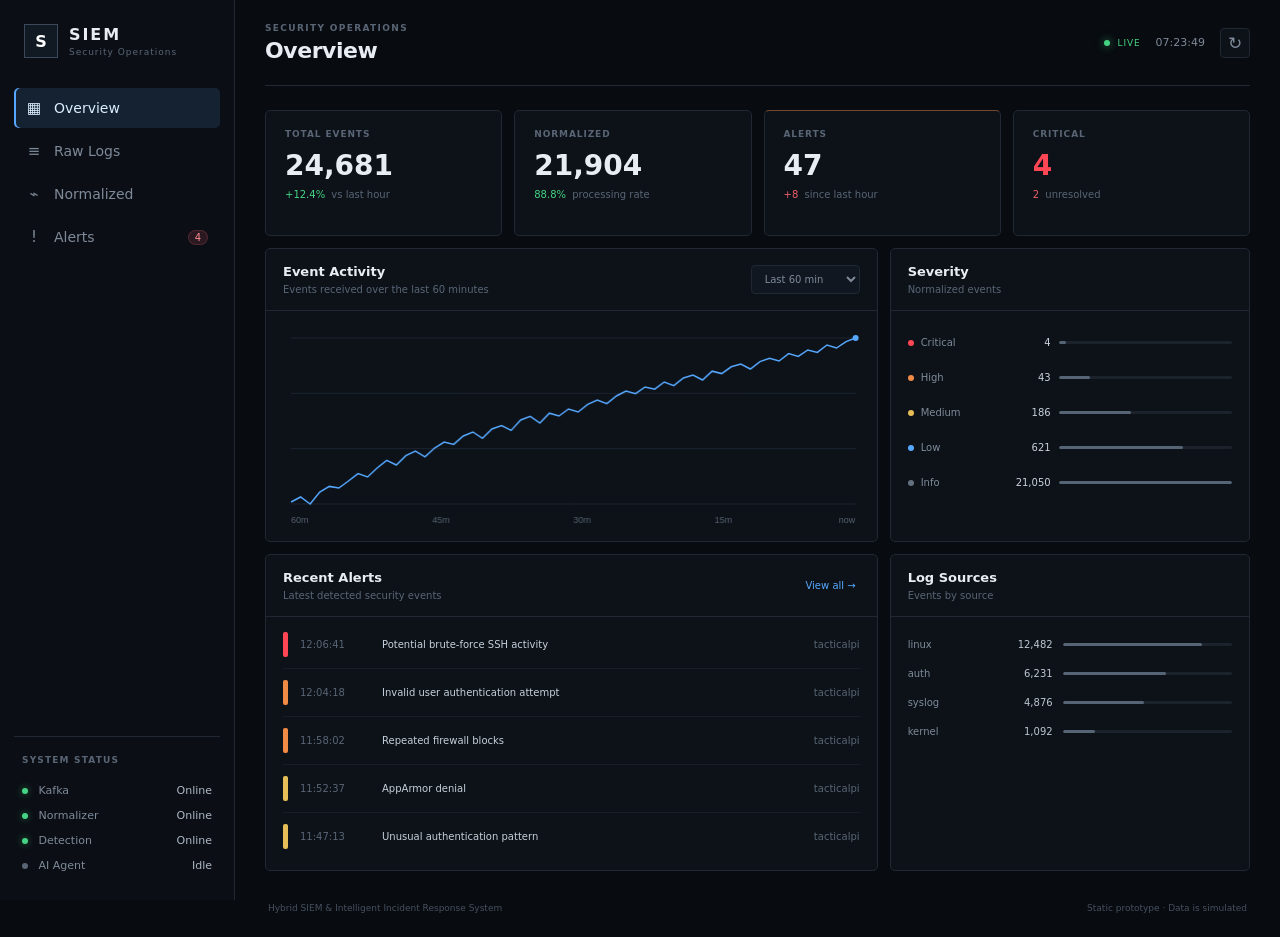
==== dashboard/index.html @ e9620f30 "checkpoint: working Kafka normalizer and initial rule engine" ====
<!DOCTYPE html>
<html lang="en">
<head>
  <meta charset="UTF-8">
  <meta name="viewport" content="width=device-width, initial-scale=1.0">
  <title>SIEM Dashboard</title>
  <link rel="stylesheet" href="style.css">
</head>
<body>
  <div class="app-shell">
    <aside class="sidebar">
      <div class="brand">
        <div class="brand-mark">S</div>
        <div>
          <div class="brand-name">SIEM</div>
          <div class="brand-sub">Security Operations</div>
        </div>
      </div>

      <nav class="nav">
        <button class="nav-item active" data-page="overview">
          <span class="nav-icon">▦</span><span>Overview</span>
        </button>
        <button class="nav-item" data-page="raw">
          <span class="nav-icon">≡</span><span>Raw Logs</span>
        </button>
        <button class="nav-item" data-page="normalized">
          <span class="nav-icon">⌁</span><span>Normalized</span>
        </button>
        <button class="nav-item" data-page="alerts">
          <span class="nav-icon">!</span><span>Alerts</span>
          <span class="nav-badge">4</span>
        </button>
      </nav>

      <div class="sidebar-bottom">
        <div class="system-label">SYSTEM STATUS</div>
        <div class="status-row"><span><i class="dot online"></i> Kafka</span><b>Online</b></div>
        <div class="status-row"><span><i class="dot online"></i> Normalizer</span><b>Online</b></div>
        <div class="status-row"><span><i class="dot online"></i> Detection</span><b>Online</b></div>
        <div class="status-row"><span><i class="dot idle"></i> AI Agent</span><b>Idle</b></div>
      </div>
    </aside>

    <main class="main">
      <header class="topbar">
        <div>
          <div class="eyebrow">SECURITY OPERATIONS</div>
          <h1 id="page-title">Overview</h1>
        </div>
        <div class="topbar-right">
          <div class="live-indicator"><span class="pulse"></span> LIVE</div>
          <div class="time" id="clock">--:--:--</div>
          <button class="icon-button" id="refreshBtn" title="Refresh data">↻</button>
        </div>
      </header>

      <section id="overview" class="page active-page">
        <div class="stats-grid">
          <div class="stat-card">
            <div class="stat-label">TOTAL EVENTS</div>
            <div class="stat-value">24,681</div>
            <div class="stat-change positive">+12.4% <span>vs last hour</span></div>
          </div>
          <div class="stat-card">
            <div class="stat-label">NORMALIZED</div>
            <div class="stat-value">21,904</div>
            <div class="stat-change positive">88.8% <span>processing rate</span></div>
          </div>
          <div class="stat-card warning-card">
            <div class="stat-label">ALERTS</div>
            <div class="stat-value">47</div>
            <div class="stat-change negative">+8 <span>since last hour</span></div>
          </div>
          <div class="stat-card">
            <div class="stat-label">CRITICAL</div>
            <div class="stat-value critical">4</div>
            <div class="stat-change negative">2 <span>unresolved</span></div>
          </div>
        </div>

        <div class="content-grid">
          <div class="panel chart-panel">
            <div class="panel-header">
              <div>
                <h2>Event Activity</h2>
                <span class="panel-sub">Events received over the last 60 minutes</span>
              </div>
              <select class="select-small">
                <option>Last 60 min</option>
                <option>Last 6 hours</option>
                <option>Last 24 hours</option>
              </select>
            </div>
            <div class="chart-wrap">
              <canvas id="eventChart"></canvas>
            </div>
          </div>

          <div class="panel">
            <div class="panel-header">
              <div>
                <h2>Severity</h2>
                <span class="panel-sub">Normalized events</span>
              </div>
            </div>
            <div class="severity-list">
              <div class="severity-item"><span><i class="severity-dot critical-dot"></i>Critical</span><b>4</b><div class="severity-bar"><span style="width:4%"></span></div></div>
              <div class="severity-item"><span><i class="severity-dot high-dot"></i>High</span><b>43</b><div class="severity-bar"><span style="width:18%"></span></div></div>
              <div class="severity-item"><span><i class="severity-dot medium-dot"></i>Medium</span><b>186</b><div class="severity-bar"><span style="width:42%"></span></div></div>
              <div class="severity-item"><span><i class="severity-dot low-dot"></i>Low</span><b>621</b><div class="severity-bar"><span style="width:72%"></span></div></div>
              <div class="severity-item"><span><i class="severity-dot info-dot"></i>Info</span><b>21,050</b><div class="severity-bar"><span style="width:100%"></span></div></div>
            </div>
          </div>
        </div>

        <div class="content-grid lower-grid">
          <div class="panel">
            <div class="panel-header">
              <div>
                <h2>Recent Alerts</h2>
                <span class="panel-sub">Latest detected security events</span>
              </div>
              <button class="text-button" data-page-target="alerts">View all →</button>
            </div>
            <div id="overview-alerts" class="alert-list"></div>
          </div>

          <div class="panel">
            <div class="panel-header">
              <div>
                <h2>Log Sources</h2>
                <span class="panel-sub">Events by source</span>
              </div>
            </div>
            <div class="source-list">
              <div class="source-row"><span>linux</span><b>12,482</b><div class="source-track"><span style="width:82%"></span></div></div>
              <div class="source-row"><span>auth</span><b>6,231</b><div class="source-track"><span style="width:61%"></span></div></div>
              <div class="source-row"><span>syslog</span><b>4,876</b><div class="source-track"><span style="width:48%"></span></div></div>
              <div class="source-row"><span>kernel</span><b>1,092</b><div class="source-track"><span style="width:19%"></span></div></div>
            </div>
          </div>
        </div>
      </section>

      <section id="raw" class="page">
        <div class="panel full-panel">
          <div class="panel-header">
            <div>
              <h2>Raw Logs</h2>
              <span class="panel-sub">Events received from Kafka topic <code>siem.raw</code></span>
            </div>
            <span class="record-count">Showing 8 records</span>
          </div>
          <div class="toolbar">
            <input id="rawSearch" class="search" type="search" placeholder="Search raw logs...">
            <select id="rawSource" class="filter">
              <option value="">All sources</option>
              <option value="auth">auth</option>
              <option value="syslog">syslog</option>
              <option value="kernel">kernel</option>
            </select>
            <button class="filter-btn">Last 24 hours ▾</button>
          </div>
          <div class="table-wrap">
            <table>
              <thead><tr><th>TIME</th><th>SOURCE</th><th>HOST</th><th>MESSAGE</th></tr></thead>
              <tbody id="rawTable"></tbody>
            </table>
          </div>
        </div>
      </section>

      <section id="normalized" class="page">
        <div class="panel full-panel">
          <div class="panel-header">
            <div>
              <h2>Normalized Logs</h2>
              <span class="panel-sub">Structured events from <code>siem.normalized</code></span>
            </div>
            <span class="record-count">Showing 8 records</span>
          </div>
          <div class="toolbar">
            <input id="normalizedSearch" class="search" type="search" placeholder="Search normalized events...">
            <select id="severityFilter" class="filter">
              <option value="">All severities</option>
              <option value="critical">Critical</option>
              <option value="high">High</option>
              <option value="medium">Medium</option>
              <option value="low">Low</option>
              <option value="info">Info</option>
            </select>
            <select id="eventTypeFilter" class="filter">
              <option value="">All event types</option>
              <option value="authentication">Authentication</option>
              <option value="process">Process</option>
              <option value="system">System</option>
              <option value="network">Network</option>
            </select>
          </div>
          <div class="table-wrap">
            <table>
              <thead><tr><th>TIME</th><th>EVENT TYPE</th><th>SEVERITY</th><th>HOST</th><th>MESSAGE</th></tr></thead>
              <tbody id="normalizedTable"></tbody>
            </table>
          </div>
        </div>
      </section>

      <section id="alerts" class="page">
        <div class="panel full-panel">
          <div class="panel-header">
            <div>
              <h2>Alerts</h2>
              <span class="panel-sub">Security detections requiring attention</span>
            </div>
            <div class="alert-summary"><span>47 total</span><span>4 critical</span></div>
          </div>
          <div id="alertsPage" class="alert-page-list"></div>
        </div>
      </section>

      <footer>
        <span>Hybrid SIEM &amp; Intelligent Incident Response System</span>
        <span>Static prototype · Data is simulated</span>
      </footer>
    </main>
  </div>

  <script src="script.js"></script>
</body>
</html>
---- dashboard/style.css ----
* {
  box-sizing: border-box;
}

:root {
  --bg: #080b10;
  --sidebar: #0b0f15;
  --panel: #0d1219;
  --panel-2: #111720;
  --border: #202833;
  --border-light: #293341;
  --text: #e8edf3;
  --muted: #7e8a99;
  --muted-2: #596575;
  --accent: #56a8ff;
  --accent-soft: rgba(86, 168, 255, .12);
  --green: #45d483;
  --yellow: #e7bd57;
  --orange: #f08b45;
  --red: #ef5d68;
  --critical: #ff4655;
}

html, body {
  margin: 0;
  min-height: 100%;
  background: var(--bg);
  color: var(--text);
  font-family: Inter, ui-sans-serif, system-ui, -apple-system, BlinkMacSystemFont, "Segoe UI", sans-serif;
}

body {
  font-size: 14px;
}

button, input, select {
  font: inherit;
}

button {
  cursor: pointer;
}

.app-shell {
  min-height: 100vh;
  display: flex;
}

.sidebar {
  width: 235px;
  min-height: 100vh;
  background: var(--sidebar);
  border-right: 1px solid var(--border);
  padding: 24px 14px 18px;
  display: flex;
  flex-direction: column;
  position: fixed;
  left: 0;
  top: 0;
  bottom: 0;
}

.brand {
  display: flex;
  align-items: center;
  gap: 11px;
  padding: 0 10px 30px;
}

.brand-mark {
  width: 34px;
  height: 34px;
  border: 1px solid #3b495a;
  background: #111923;
  display: grid;
  place-items: center;
  font-weight: 800;
  font-size: 16px;
  color: #fff;
}

.brand-name {
  font-size: 16px;
  font-weight: 750;
  letter-spacing: .12em;
}

.brand-sub {
  color: var(--muted-2);
  font-size: 9px;
  letter-spacing: .11em;
  margin-top: 3px;
}

.nav {
  display: flex;
  flex-direction: column;
  gap: 3px;
}

.nav-item {
  width: 100%;
  border: 0;
  background: transparent;
  color: var(--muted);
  display: flex;
  align-items: center;
  gap: 12px;
  padding: 11px 12px;
  border-radius: 5px;
  text-align: left;
  transition: .15s ease;
}

.nav-item:hover {
  background: #10161f;
  color: var(--text);
}

.nav-item.active {
  background: var(--accent-soft);
  color: #dceeff;
  box-shadow: inset 2px 0 0 var(--accent);
}

.nav-icon {
  width: 16px;
  text-align: center;
  font-size: 15px;
}

.nav-badge {
  margin-left: auto;
  background: rgba(239, 93, 104, .14);
  color: #ff8b93;
  border: 1px solid rgba(239, 93, 104, .2);
  padding: 1px 6px;
  border-radius: 10px;
  font-size: 10px;
}

.sidebar-bottom {
  margin-top: auto;
  border-top: 1px solid var(--border);
  padding: 18px 8px 4px;
}

.system-label {
  color: var(--muted-2);
  font-size: 9px;
  font-weight: 700;
  letter-spacing: .13em;
  margin-bottom: 13px;
}

.status-row {
  display: flex;
  justify-content: space-between;
  align-items: center;
  color: var(--muted);
  font-size: 11px;
  padding: 6px 0;
}

.status-row b {
  color: #aeb8c4;
  font-weight: 500;
}

.dot {
  width: 6px;
  height: 6px;
  display: inline-block;
  border-radius: 50%;
  margin-right: 7px;
}

.online {
  background: var(--green);
  box-shadow: 0 0 7px rgba(69, 212, 131, .5);
}

.idle {
  background: var(--muted-2);
}

.main {
  width: calc(100% - 235px);
  margin-left: 235px;
  padding: 0 30px 20px;
  min-width: 0;
}

.topbar {
  height: 86px;
  display: flex;
  align-items: center;
  justify-content: space-between;
  border-bottom: 1px solid var(--border);
  margin-bottom: 24px;
}

.eyebrow {
  color: var(--muted-2);
  font-size: 9px;
  letter-spacing: .15em;
  font-weight: 700;
  margin-bottom: 5px;
}

h1, h2 {
  margin: 0;
}

h1 {
  font-size: 22px;
  font-weight: 600;
  letter-spacing: -.02em;
}

h2 {
  font-size: 13px;
  font-weight: 650;
}

.panel-sub {
  display: block;
  color: var(--muted-2);
  font-size: 10px;
  margin-top: 5px;
}

.topbar-right {
  display: flex;
  align-items: center;
  gap: 15px;
}

.live-indicator {
  font-size: 9px;
  color: var(--green);
  letter-spacing: .1em;
  display: flex;
  align-items: center;
  gap: 7px;
}

.pulse {
  width: 6px;
  height: 6px;
  border-radius: 50%;
  background: var(--green);
  box-shadow: 0 0 8px rgba(69, 212, 131, .7);
}

.time {
  color: var(--muted);
  font-variant-numeric: tabular-nums;
  font-size: 11px;
}

.icon-button {
  border: 1px solid var(--border);
  background: var(--panel);
  color: var(--muted);
  width: 30px;
  height: 30px;
  border-radius: 4px;
  font-size: 17px;
}

.icon-button:hover {
  color: var(--text);
  border-color: var(--border-light);
}

.page {
  display: none;
}

.active-page {
  display: block;
}

.stats-grid {
  display: grid;
  grid-template-columns: repeat(4, 1fr);
  gap: 12px;
  margin-bottom: 12px;
}

.stat-card, .panel {
  background: var(--panel);
  border: 1px solid var(--border);
  border-radius: 5px;
}

.stat-card {
  padding: 18px 19px;
  min-height: 126px;
}

.stat-label {
  color: var(--muted-2);
  font-size: 9px;
  font-weight: 700;
  letter-spacing: .1em;
}

.stat-value {
  font-size: 28px;
  line-height: 1;
  font-weight: 600;
  margin: 13px 0 9px;
  font-variant-numeric: tabular-nums;
}

.stat-value.critical {
  color: var(--critical);
}

.stat-change {
  font-size: 10px;
  color: var(--green);
}

.stat-change span {
  color: var(--muted-2);
  margin-left: 3px;
}

.stat-change.negative {
  color: var(--red);
}

.warning-card {
  border-top-color: rgba(240, 139, 69, .45);
}

.content-grid {
  display: grid;
  grid-template-columns: 1.7fr 1fr;
  gap: 12px;
  margin-bottom: 12px;
}

.lower-grid {
  grid-template-columns: 1.7fr 1fr;
}

.panel {
  overflow: hidden;
}

.panel-header {
  min-height: 62px;
  padding: 15px 17px;
  display: flex;
  justify-content: space-between;
  align-items: center;
  border-bottom: 1px solid var(--border);
}

.chart-wrap {
  height: 230px;
  padding: 15px 17px 13px;
}

canvas {
  width: 100%;
  height: 100%;
  display: block;
}

.select-small, .filter, .filter-btn {
  background: var(--panel-2);
  border: 1px solid var(--border);
  color: var(--muted);
  padding: 7px 9px;
  border-radius: 4px;
  font-size: 10px;
  outline: none;
}

.severity-list {
  padding: 14px 17px 16px;
}

.severity-item {
  display: grid;
  grid-template-columns: 90px 45px 1fr;
  gap: 8px;
  align-items: center;
  min-height: 35px;
  font-size: 10px;
  color: var(--muted);
}

.severity-item b {
  color: #c8d0d9;
  font-weight: 500;
  text-align: right;
}

.severity-dot {
  width: 6px;
  height: 6px;
  display: inline-block;
  border-radius: 50%;
  margin-right: 7px;
}

.critical-dot { background: var(--critical); }
.high-dot { background: var(--orange); }
.medium-dot { background: var(--yellow); }
.low-dot { background: var(--accent); }
.info-dot { background: #647180; }

.severity-bar, .source-track {
  height: 3px;
  background: #1b222c;
  border-radius: 5px;
  overflow: hidden;
}

.severity-bar span, .source-track span {
  display: block;
  height: 100%;
  background: #566575;
  border-radius: inherit;
}

.alert-list {
  padding: 4px 17px 10px;
}

.alert-row {
  display: grid;
  grid-template-columns: 7px 72px 1fr auto;
  align-items: center;
  gap: 10px;
  padding: 11px 0;
  border-bottom: 1px solid #171e27;
  font-size: 10px;
}

.alert-row:last-child {
  border-bottom: 0;
}

.alert-level {
  width: 5px;
  height: 25px;
  border-radius: 2px;
}

.level-critical { background: var(--critical); }
.level-high { background: var(--orange); }
.level-medium { background: var(--yellow); }
.level-low { background: var(--accent); }

.alert-time {
  color: var(--muted-2);
  font-variant-numeric: tabular-nums;
}

.alert-name {
  color: #c7d0da;
}

.alert-host {
  color: var(--muted-2);
}

.text-button {
  border: 0;
  background: transparent;
  color: var(--accent);
  font-size: 10px;
  padding: 4px;
}

.source-list {
  padding: 13px 17px 15px;
}

.source-row {
  display: grid;
  grid-template-columns: 70px 65px 1fr;
  align-items: center;
  gap: 10px;
  font-size: 10px;
  padding: 9px 0;
}

.source-row span {
  color: var(--muted);
}

.source-row b {
  color: #bcc6d1;
  font-weight: 500;
  text-align: right;
}

.full-panel {
  min-height: 500px;
}

.record-count, .alert-summary {
  color: var(--muted-2);
  font-size: 10px;
}

.alert-summary {
  display: flex;
  gap: 16px;
}

.toolbar {
  padding: 13px 17px;
  display: flex;
  gap: 8px;
  border-bottom: 1px solid var(--border);
}

.search {
  flex: 1;
  min-width: 180px;
  background: var(--panel-2);
  border: 1px solid var(--border);
  color: var(--text);
  padding: 8px 10px;
  border-radius: 4px;
  outline: none;
  font-size: 10px;
}

.search:focus, .filter:focus, .select-small:focus {
  border-color: #3d5d7c;
}

.search::placeholder {
  color: #56616f;
}

.table-wrap {
  overflow-x: auto;
}

table {
  width: 100%;
  border-collapse: collapse;
  font-size: 10px;
}

th {
  color: var(--muted-2);
  font-size: 8px;
  font-weight: 700;
  letter-spacing: .09em;
  text-align: left;
  padding: 11px 17px;
  background: #0b1016;
  border-bottom: 1px solid var(--border);
  white-space: nowrap;
}

td {
  padding: 12px 17px;
  color: #aeb8c4;
  border-bottom: 1px solid #171e27;
  white-space: nowrap;
}

tr:hover td {
  background: #10161e;
}

td.message {
  max-width: 650px;
  overflow: hidden;
  text-overflow: ellipsis;
}

.mono {
  font-family: "SFMono-Regular", Consolas, "Liberation Mono", monospace;
  color: #a5b2c0;
}

.severity-badge {
  display: inline-block;
  min-width: 53px;
  text-align: center;
  padding: 3px 7px;
  border-radius: 3px;
  font-size: 8px;
  font-weight: 700;
  text-transform: uppercase;
  letter-spacing: .05em;
}

.badge-critical { color: #ff7b84; background: rgba(239, 93, 104, .12); }
.badge-high { color: #f2a36f; background: rgba(240, 139, 69, .12); }
.badge-medium { color: #e6c36e; background: rgba(231, 189, 87, .12); }
.badge-low { color: #7ebdff; background: rgba(86, 168, 255, .12); }
.badge-info { color: #8995a3; background: rgba(137, 149, 163, .1); }

.event-type {
  color: #9ab8d5;
}

.alert-page-list {
  padding: 5px 17px 15px;
}

.alert-card {
  display: grid;
  grid-template-columns: 6px 80px 1fr 110px;
  gap: 13px;
  align-items: center;
  padding: 15px 4px;
  border-bottom: 1px solid #171e27;
}

.alert-card:last-child {
  border-bottom: 0;
}

.alert-card .alert-title {
  color: #d0d7df;
  font-size: 11px;
  margin-bottom: 4px;
}

.alert-card .alert-desc {
  color: var(--muted-2);
  font-size: 10px;
}

.alert-card .alert-time {
  text-align: right;
}

.alert-card .status {
  text-align: right;
  font-size: 9px;
  color: var(--muted);
}

.status-open {
  color: #ef9c72 !important;
}

.status-investigating {
  color: #7ebdff !important;
}

.status-resolved {
  color: var(--green) !important;
}

footer {
  display: flex;
  justify-content: space-between;
  color: #46515e;
  font-size: 9px;
  padding: 20px 3px 4px;
}

@media (max-width: 1050px) {
  .stats-grid {
    grid-template-columns: repeat(2, 1fr);
  }
  .content-grid, .lower-grid {
    grid-template-columns: 1fr;
  }
}

@media (max-width: 760px) {
  .sidebar {
    width: 65px;
    padding-left: 8px;
    padding-right: 8px;
  }
  .brand {
    justify-content: center;
    padding-left: 0;
    padding-right: 0;
  }
  .brand > div:last-child,
  .nav-item span:not(.nav-icon),
  .sidebar-bottom {
    display: none;
  }
  .nav-item {
    justify-content: center;
  }
  .main {
    width: calc(100% - 65px);
    margin-left: 65px;
    padding-left: 15px;
    padding-right: 15px;
  }
  .topbar-right .time {
    display: none;
  }
  .stats-grid {
    grid-template-columns: 1fr;
  }
}
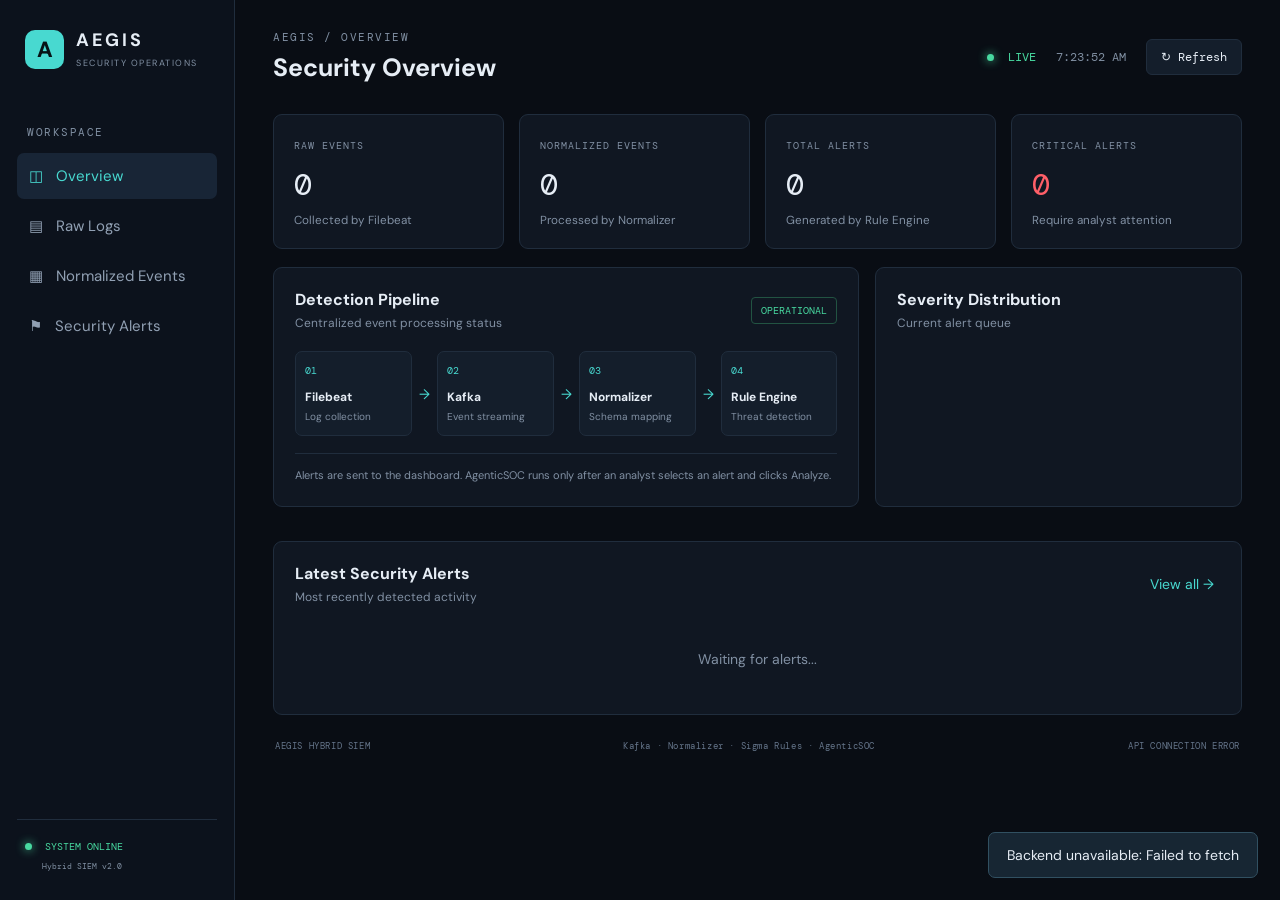
==== commit 94bf71b8: "Release v3.0.0: Hybrid SIEM and Agentic Incident Response" ====
--- a/dashboard/index.html
+++ b/dashboard/index.html
@@ -3,230 +3,75 @@
 <head>
   <meta charset="UTF-8">
   <meta name="viewport" content="width=device-width, initial-scale=1.0">
-  <title>SIEM Dashboard</title>
+  <title>AEGIS | Security Operations Center</title>
   <link rel="stylesheet" href="style.css">
 </head>
 <body>
-  <div class="app-shell">
-    <aside class="sidebar">
-      <div class="brand">
-        <div class="brand-mark">S</div>
-        <div>
-          <div class="brand-name">SIEM</div>
-          <div class="brand-sub">Security Operations</div>
-        </div>
+  <aside class="sidebar">
+    <div class="brand"><span class="brand-icon">A</span><div><b>AEGIS</b><small>SECURITY OPERATIONS</small></div></div>
+    <div class="nav-label">WORKSPACE</div>
+    <button class="nav active" data-page="overview">◫ <span>Overview</span></button>
+    <button class="nav" data-page="raw">▤ <span>Raw Logs</span></button>
+    <button class="nav" data-page="normalized">▦ <span>Normalized Events</span></button>
+    <button class="nav" data-page="alerts">⚑ <span>Security Alerts</span></button>
+    <div class="sidebar-bottom"><span class="pulse"></span> SYSTEM ONLINE<small>Hybrid SIEM v2.0</small></div>
+  </aside>
+
+  <main class="main">
+    <header class="topbar">
+      <div><div class="eyebrow">AEGIS / <span id="page-label">OVERVIEW</span></div><h1 id="page-title">Security Overview</h1></div>
+      <div class="top-actions"><span class="live"><i></i> LIVE</span><span id="clock">--:--:--</span><button id="refresh" class="btn">↻ Refresh</button></div>
+    </header>
+
+    <section id="overview" class="page">
+      <div class="stats">
+        <article class="stat"><span>RAW EVENTS</span><strong id="raw-count">0</strong><small>Collected by Filebeat</small></article>
+        <article class="stat"><span>NORMALIZED EVENTS</span><strong id="normalized-count">0</strong><small>Processed by Normalizer</small></article>
+        <article class="stat"><span>TOTAL ALERTS</span><strong id="alert-count">0</strong><small>Generated by Rule Engine</small></article>
+        <article class="stat critical"><span>CRITICAL ALERTS</span><strong id="critical-count">0</strong><small>Require analyst attention</small></article>
       </div>
+      <div class="section-grid">
+        <article class="panel"><div class="panel-head"><div><h2>Detection Pipeline</h2><p>Centralized event processing status</p></div><span class="tag green">OPERATIONAL</span></div>
+          <div class="pipeline">
+            <div class="pipe"><b>01</b><strong>Filebeat</strong><small>Log collection</small></div><div class="arrow">→</div>
+            <div class="pipe"><b>02</b><strong>Kafka</strong><small>Event streaming</small></div><div class="arrow">→</div>
+            <div class="pipe"><b>03</b><strong>Normalizer</strong><small>Schema mapping</small></div><div class="arrow">→</div>
+            <div class="pipe"><b>04</b><strong>Rule Engine</strong><small>Threat detection</small></div>
+          </div>
+          <div class="pipeline-foot">Alerts are sent to the dashboard. AgenticSOC runs only after an analyst selects an alert and clicks Analyze.</div>
+        </article>
+        <article class="panel"><div class="panel-head"><div><h2>Severity Distribution</h2><p>Current alert queue</p></div></div><div id="severity-bars" class="severity-bars"></div></article>
+      </div>
+      <article class="panel"><div class="panel-head"><div><h2>Latest Security Alerts</h2><p>Most recently detected activity</p></div><button class="text-btn" data-goto="alerts">View all →</button></div><div id="recent-alerts" class="alert-list"><div class="empty">Waiting for alerts...</div></div></article>
+    </section>
 
-      <nav class="nav">
-        <button class="nav-item active" data-page="overview">
-          <span class="nav-icon">▦</span><span>Overview</span>
-        </button>
-        <button class="nav-item" data-page="raw">
-          <span class="nav-icon">≡</span><span>Raw Logs</span>
-        </button>
-        <button class="nav-item" data-page="normalized">
-          <span class="nav-icon">⌁</span><span>Normalized</span>
-        </button>
-        <button class="nav-item" data-page="alerts">
-          <span class="nav-icon">!</span><span>Alerts</span>
-          <span class="nav-badge">4</span>
-        </button>
-      </nav>
+    <section id="raw" class="page hidden">
+      <article class="panel"><div class="panel-head"><div><h2>Raw Log Stream</h2><p>Events received from Kafka topic: siem.raw</p></div><span class="tag">LIVE DATA</span></div>
+        <input id="raw-search" class="search" placeholder="Search raw logs..."><div class="table-wrap"><table><thead><tr><th>TIME</th><th>HOST</th><th>SOURCE</th><th>MESSAGE</th><th>ALERT STATUS</th><th>FULL EVENT</th><th>ACTION</th></tr></thead><tbody id="raw-table"></tbody></table></div>
+      </article>
+    </section>
 
-      <div class="sidebar-bottom">
-        <div class="system-label">SYSTEM STATUS</div>
-        <div class="status-row"><span><i class="dot online"></i> Kafka</span><b>Online</b></div>
-        <div class="status-row"><span><i class="dot online"></i> Normalizer</span><b>Online</b></div>
-        <div class="status-row"><span><i class="dot online"></i> Detection</span><b>Online</b></div>
-        <div class="status-row"><span><i class="dot idle"></i> AI Agent</span><b>Idle</b></div>
-      </div>
-    </aside>
+    <section id="normalized" class="page hidden">
+      <article class="panel"><div class="panel-head"><div><h2>Normalized Events</h2><p>Structured events from Kafka topic: siem.normalized</p></div><span class="tag">LIVE DATA</span></div>
+        <input id="normalized-search" class="search" placeholder="Search normalized events..."><div class="table-wrap"><table><thead><tr><th>TIME</th><th>HOST</th><th>TYPE / SOURCE</th><th>USER</th><th>MESSAGE</th><th>ALL FIELDS</th><th>ACTION</th></tr></thead><tbody id="normalized-table"></tbody></table></div>
+      </article>
+    </section>
 
-    <main class="main">
-      <header class="topbar">
-        <div>
-          <div class="eyebrow">SECURITY OPERATIONS</div>
-          <h1 id="page-title">Overview</h1>
-        </div>
-        <div class="topbar-right">
-          <div class="live-indicator"><span class="pulse"></span> LIVE</div>
-          <div class="time" id="clock">--:--:--</div>
-          <button class="icon-button" id="refreshBtn" title="Refresh data">↻</button>
-        </div>
-      </header>
+    <section id="alerts" class="page hidden">
+      <article class="panel"><div class="panel-head"><div><h2>Security Alerts</h2><p>Detections from Kafka topic: siem.alerts</p></div><span class="tag red" id="alert-total-tag">0 ALERTS</span></div>
+        <input id="alert-search" class="search" placeholder="Search alerts..."><div class="table-wrap"><table><thead><tr><th>SEVERITY</th><th>TIME</th><th>DETECTION</th><th>HOST</th><th>STATUS</th><th>ACTION</th></tr></thead><tbody id="alerts-table"></tbody></table></div>
+      </article>
+    </section>
 
-      <section id="overview" class="page active-page">
-        <div class="stats-grid">
-          <div class="stat-card">
-            <div class="stat-label">TOTAL EVENTS</div>
-            <div class="stat-value">24,681</div>
-            <div class="stat-change positive">+12.4% <span>vs last hour</span></div>
-          </div>
-          <div class="stat-card">
-            <div class="stat-label">NORMALIZED</div>
-            <div class="stat-value">21,904</div>
-            <div class="stat-change positive">88.8% <span>processing rate</span></div>
-          </div>
-          <div class="stat-card warning-card">
-            <div class="stat-label">ALERTS</div>
-            <div class="stat-value">47</div>
-            <div class="stat-change negative">+8 <span>since last hour</span></div>
-          </div>
-          <div class="stat-card">
-            <div class="stat-label">CRITICAL</div>
-            <div class="stat-value critical">4</div>
-            <div class="stat-change negative">2 <span>unresolved</span></div>
-          </div>
-        </div>
+    <footer><span>AEGIS HYBRID SIEM</span><span>Kafka · Normalizer · Sigma Rules · AgenticSOC</span><span id="last-updated">Connecting...</span></footer>
+  </main>
 
-        <div class="content-grid">
-          <div class="panel chart-panel">
-            <div class="panel-header">
-              <div>
-                <h2>Event Activity</h2>
-                <span class="panel-sub">Events received over the last 60 minutes</span>
-              </div>
-              <select class="select-small">
-                <option>Last 60 min</option>
-                <option>Last 6 hours</option>
-                <option>Last 24 hours</option>
-              </select>
-            </div>
-            <div class="chart-wrap">
-              <canvas id="eventChart"></canvas>
-            </div>
-          </div>
-
-          <div class="panel">
-            <div class="panel-header">
-              <div>
-                <h2>Severity</h2>
-                <span class="panel-sub">Normalized events</span>
-              </div>
-            </div>
-            <div class="severity-list">
-              <div class="severity-item"><span><i class="severity-dot critical-dot"></i>Critical</span><b>4</b><div class="severity-bar"><span style="width:4%"></span></div></div>
-              <div class="severity-item"><span><i class="severity-dot high-dot"></i>High</span><b>43</b><div class="severity-bar"><span style="width:18%"></span></div></div>
-              <div class="severity-item"><span><i class="severity-dot medium-dot"></i>Medium</span><b>186</b><div class="severity-bar"><span style="width:42%"></span></div></div>
-              <div class="severity-item"><span><i class="severity-dot low-dot"></i>Low</span><b>621</b><div class="severity-bar"><span style="width:72%"></span></div></div>
-              <div class="severity-item"><span><i class="severity-dot info-dot"></i>Info</span><b>21,050</b><div class="severity-bar"><span style="width:100%"></span></div></div>
-            </div>
-          </div>
-        </div>
-
-        <div class="content-grid lower-grid">
-          <div class="panel">
-            <div class="panel-header">
-              <div>
-                <h2>Recent Alerts</h2>
-                <span class="panel-sub">Latest detected security events</span>
-              </div>
-              <button class="text-button" data-page-target="alerts">View all →</button>
-            </div>
-            <div id="overview-alerts" class="alert-list"></div>
-          </div>
-
-          <div class="panel">
-            <div class="panel-header">
-              <div>
-                <h2>Log Sources</h2>
-                <span class="panel-sub">Events by source</span>
-              </div>
-            </div>
-            <div class="source-list">
-              <div class="source-row"><span>linux</span><b>12,482</b><div class="source-track"><span style="width:82%"></span></div></div>
-              <div class="source-row"><span>auth</span><b>6,231</b><div class="source-track"><span style="width:61%"></span></div></div>
-              <div class="source-row"><span>syslog</span><b>4,876</b><div class="source-track"><span style="width:48%"></span></div></div>
-              <div class="source-row"><span>kernel</span><b>1,092</b><div class="source-track"><span style="width:19%"></span></div></div>
-            </div>
-          </div>
-        </div>
-      </section>
-
-      <section id="raw" class="page">
-        <div class="panel full-panel">
-          <div class="panel-header">
-            <div>
-              <h2>Raw Logs</h2>
-              <span class="panel-sub">Events received from Kafka topic <code>siem.raw</code></span>
-            </div>
-            <span class="record-count">Showing 8 records</span>
-          </div>
-          <div class="toolbar">
-            <input id="rawSearch" class="search" type="search" placeholder="Search raw logs...">
-            <select id="rawSource" class="filter">
-              <option value="">All sources</option>
-              <option value="auth">auth</option>
-              <option value="syslog">syslog</option>
-              <option value="kernel">kernel</option>
-            </select>
-            <button class="filter-btn">Last 24 hours ▾</button>
-          </div>
-          <div class="table-wrap">
-            <table>
-              <thead><tr><th>TIME</th><th>SOURCE</th><th>HOST</th><th>MESSAGE</th></tr></thead>
-              <tbody id="rawTable"></tbody>
-            </table>
-          </div>
-        </div>
-      </section>
-
-      <section id="normalized" class="page">
-        <div class="panel full-panel">
-          <div class="panel-header">
-            <div>
-              <h2>Normalized Logs</h2>
-              <span class="panel-sub">Structured events from <code>siem.normalized</code></span>
-            </div>
-            <span class="record-count">Showing 8 records</span>
-          </div>
-          <div class="toolbar">
-            <input id="normalizedSearch" class="search" type="search" placeholder="Search normalized events...">
-            <select id="severityFilter" class="filter">
-              <option value="">All severities</option>
-              <option value="critical">Critical</option>
-              <option value="high">High</option>
-              <option value="medium">Medium</option>
-              <option value="low">Low</option>
-              <option value="info">Info</option>
-            </select>
-            <select id="eventTypeFilter" class="filter">
-              <option value="">All event types</option>
-              <option value="authentication">Authentication</option>
-              <option value="process">Process</option>
-              <option value="system">System</option>
-              <option value="network">Network</option>
-            </select>
-          </div>
-          <div class="table-wrap">
-            <table>
-              <thead><tr><th>TIME</th><th>EVENT TYPE</th><th>SEVERITY</th><th>HOST</th><th>MESSAGE</th></tr></thead>
-              <tbody id="normalizedTable"></tbody>
-            </table>
-          </div>
-        </div>
-      </section>
-
-      <section id="alerts" class="page">
-        <div class="panel full-panel">
-          <div class="panel-header">
-            <div>
-              <h2>Alerts</h2>
-              <span class="panel-sub">Security detections requiring attention</span>
-            </div>
-            <div class="alert-summary"><span>47 total</span><span>4 critical</span></div>
-          </div>
-          <div id="alertsPage" class="alert-page-list"></div>
-        </div>
-      </section>
-
-      <footer>
-        <span>Hybrid SIEM &amp; Intelligent Incident Response System</span>
-        <span>Static prototype · Data is simulated</span>
-      </footer>
-    </main>
+  <div id="report-modal" class="modal hidden">
+    <div class="modal-card"><div class="modal-head"><div><div class="eyebrow">AGENTICSOC / INCIDENT INTELLIGENCE</div><h2 id="report-title">Incident Analysis</h2></div><button id="close-report" class="close">×</button></div>
+      <div id="report-content"><div class="empty">Analyzing incident...</div></div>
+    </div>
   </div>
-
+  <div id="toast" class="toast hidden"></div>
   <script src="script.js"></script>
 </body>
 </html>
--- a/dashboard/style.css
+++ b/dashboard/style.css
@@ -1,711 +1,29 @@
-* {
-  box-sizing: border-box;
+@import url('https://fonts.googleapis.com/css2?family=DM+Mono:wght@400;500&family=DM+Sans:wght@400;500;600;700;800&display=swap');
+:root{--bg:#090d14;--panel:#101722;--panel2:#141e2b;--line:#202d3d;--text:#e6edf5;--muted:#8190a3;--cyan:#48d9d0;--red:#ff5f68;--orange:#ffb45c;--green:#48d9a0}
+*{box-sizing:border-box}body{margin:0;background:var(--bg);color:var(--text);font-family:'DM Sans',sans-serif;font-size:14px}button,input{font:inherit}.sidebar{position:fixed;inset:0 auto 0 0;width:235px;background:#0c121c;border-right:1px solid var(--line);padding:28px 17px;display:flex;flex-direction:column;z-index:2}.brand{display:flex;align-items:center;gap:12px;margin:0 8px 55px}.brand-icon{display:grid;place-items:center;width:39px;height:39px;background:var(--cyan);color:#061316;font-size:22px;font-weight:800;border-radius:10px}.brand b{display:block;font-size:18px;letter-spacing:3px}.brand small{font-size:9px;color:var(--muted);letter-spacing:1.5px}.nav-label,.eyebrow{font:11px 'DM Mono',monospace;color:var(--muted);letter-spacing:1.5px}.nav-label{margin:0 10px 12px}.nav{border:0;background:none;color:#91a0b3;text-align:left;padding:13px 12px;border-radius:7px;margin:2px 0;cursor:pointer;font-size:15px}.nav span{margin-left:9px}.nav:hover,.nav.active{background:#182536;color:var(--cyan)}.sidebar-bottom{margin-top:auto;border-top:1px solid var(--line);padding:20px 8px 0;font:10px 'DM Mono';color:var(--green)}.sidebar-bottom small{display:block;color:var(--muted);margin:8px 0 0 17px}.pulse,.live i{display:inline-block;width:7px;height:7px;border-radius:50%;background:var(--green);margin-right:7px;box-shadow:0 0 10px var(--green)}.main{margin-left:235px;padding:30px 38px;max-width:1800px}.topbar{display:flex;justify-content:space-between;align-items:center;margin-bottom:30px}.topbar h1{font-size:25px;margin:7px 0 0}.top-actions{display:flex;align-items:center;gap:20px;color:var(--muted);font:12px 'DM Mono'}.live{color:var(--green)}.btn{background:var(--panel2);border:1px solid var(--line);color:var(--text);padding:9px 14px;border-radius:6px;cursor:pointer}.btn:hover{border-color:var(--cyan)}.stats{display:grid;grid-template-columns:repeat(4,1fr);gap:15px;margin-bottom:18px}.stat,.panel{background:var(--panel);border:1px solid var(--line);border-radius:9px}.stat{padding:20px}.stat span{font:10px 'DM Mono';color:var(--muted);letter-spacing:1px}.stat strong{display:block;font:30px 'DM Mono';margin:12px 0 6px}.stat small{color:var(--muted)}.stat.critical strong{color:var(--red)}.section-grid{display:grid;grid-template-columns:1.6fr 1fr;gap:16px;margin-bottom:17px}.panel{padding:21px;margin-bottom:17px;min-width:0}.panel-head{display:flex;justify-content:space-between;align-items:center;margin-bottom:20px}.panel-head h2{font-size:16px;margin:0 0 5px}.panel-head p{margin:0;color:var(--muted);font-size:12px}.tag{font:10px 'DM Mono';color:var(--cyan);border:1px solid #24515a;padding:6px 9px;border-radius:4px}.tag.green{color:var(--green);border-color:#225342}.tag.red{color:var(--red);border-color:#5b3039}.pipeline{display:flex;align-items:center;justify-content:space-between;gap:7px}.pipe{flex:1;background:var(--panel2);border:1px solid var(--line);border-radius:7px;padding:12px 9px;min-width:0}.pipe b{display:block;color:var(--cyan);font:10px 'DM Mono';margin-bottom:12px}.pipe strong{display:block;font-size:12px}.pipe small{display:block;color:var(--muted);font-size:10px;margin-top:5px}.arrow{color:var(--cyan)}.pipeline-foot{border-top:1px solid var(--line);margin-top:17px;padding-top:13px;color:var(--muted);font-size:11px;line-height:1.6}.severity-bars{display:grid;gap:15px}.sev-row{display:grid;grid-template-columns:75px 1fr 25px;gap:9px;align-items:center;font:11px 'DM Mono';color:var(--muted)}.bar{height:7px;background:#202b39;border-radius:5px;overflow:hidden}.bar i{display:block;height:100%;border-radius:5px}.text-btn{border:0;background:none;color:var(--cyan);cursor:pointer}.alert-list{display:grid}.alert-item{display:flex;align-items:center;gap:13px;padding:13px 0;border-top:1px solid var(--line)}.alert-item:first-child{border-top:0}.dot{width:8px;height:8px;border-radius:50%;flex:none}.alert-item strong{font-size:12px}.alert-item small{display:block;color:var(--muted);margin-top:4px}.alert-item time{margin-left:auto;color:var(--muted);font:10px 'DM Mono';white-space:nowrap}.search{width:100%;max-width:380px;background:#0b121c;border:1px solid var(--line);padding:11px 13px;border-radius:6px;color:var(--text);outline:none;margin-bottom:16px}.search:focus{border-color:var(--cyan)}.table-wrap{overflow:auto}table{width:100%;border-collapse:collapse;text-align:left;min-width:650px}th{font:10px 'DM Mono';color:var(--muted);letter-spacing:1px;padding:12px;border-bottom:1px solid var(--line)}td{padding:13px 12px;border-bottom:1px solid #1b2735;font-size:12px;max-width:370px;overflow-wrap:anywhere}tr:last-child td{border-bottom:0}.mono{font:11px 'DM Mono';color:#a8b7c8}.severity{display:inline-block;padding:5px 7px;border-radius:4px;font:10px 'DM Mono';text-transform:uppercase}.severity.critical{background:#48242b;color:#ff858c}.severity.high{background:#49351f;color:#ffc078}.severity.medium{background:#3e3a20;color:#e8d477}.severity.low{background:#1b3b36;color:#70d9b0}.severity.info,.severity.informational{background:#1c3046;color:#8bc5f8}.analyze{background:#15343a;border:1px solid #28606a;color:var(--cyan);padding:7px 10px;border-radius:5px;cursor:pointer;font-size:11px}.analyze:hover{background:#1c4850}.analyze:disabled{opacity:.5;cursor:wait}.hidden{display:none!important}.empty{padding:25px;color:var(--muted);text-align:center}.page{animation:fade .2s}@keyframes fade{from{opacity:.4}to{opacity:1}}footer{display:flex;justify-content:space-between;color:#65758a;font:9px 'DM Mono';padding:8px 2px 20px;letter-spacing:.6px}.modal{position:fixed;inset:0;background:#03070dcc;z-index:5;display:grid;place-items:center;padding:20px}.modal-card{width:min(850px,100%);max-height:90vh;overflow:auto;background:var(--panel);border:1px solid #304256;border-radius:10px;padding:25px;box-shadow:0 20px 80px #000}.modal-head{display:flex;justify-content:space-between;border-bottom:1px solid var(--line);padding-bottom:17px;margin-bottom:18px}.modal-head h2{margin:8px 0 0}.close{border:0;background:none;color:var(--muted);font-size:27px;cursor:pointer;align-self:flex-start}.report-section{border-bottom:1px solid var(--line);padding:15px 0}.report-section h3{font-size:12px;color:var(--cyan);text-transform:uppercase;letter-spacing:1px}.report-section p,.report-section li{color:#bac6d4;font-size:13px;line-height:1.7}.report-verdict{display:inline-block;font:12px 'DM Mono';padding:8px 12px;background:#1d3440;color:var(--cyan);border-radius:5px}.toast{position:fixed;bottom:22px;right:22px;background:#172633;border:1px solid #315061;padding:13px 18px;border-radius:7px;z-index:8;color:var(--text)}
+@media(max-width:950px){.sidebar{width:190px}.main{margin-left:190px;padding:25px 20px}.stats{grid-template-columns:repeat(2,1fr)}.section-grid{grid-template-columns:1fr}.pipeline{flex-wrap:wrap}.pipe{min-width:38%}}
+@media(max-width:600px){.sidebar{position:static;width:auto;height:auto;padding:12px;display:block}.brand{margin:0 5px 12px}.nav-label,.sidebar-bottom{display:none}.nav{display:inline-block;padding:8px;font-size:12px}.nav span{margin-left:3px}.main{margin:0;padding:20px 13px}.topbar{align-items:flex-start;gap:12px}.topbar h1{font-size:20px}.top-actions{gap:9px;flex-wrap:wrap;justify-content:flex-end}.stats{gap:8px}.stat{padding:13px}.stat strong{font-size:24px}.stat span{font-size:9px}.pipeline{gap:5px}.pipe{min-width:42%}footer{gap:8px;flex-wrap:wrap}}
+
+.event-details {
+  min-width: 180px;
+  max-width: 600px;
 }
-
-:root {
-  --bg: #080b10;
-  --sidebar: #0b0f15;
-  --panel: #0d1219;
-  --panel-2: #111720;
-  --border: #202833;
-  --border-light: #293341;
-  --text: #e8edf3;
-  --muted: #7e8a99;
-  --muted-2: #596575;
-  --accent: #56a8ff;
-  --accent-soft: rgba(86, 168, 255, .12);
-  --green: #45d483;
-  --yellow: #e7bd57;
-  --orange: #f08b45;
-  --red: #ef5d68;
-  --critical: #ff4655;
+.event-details summary {
+  cursor: pointer;
+  color: #69aee9;
+  white-space: nowrap;
+  font-size: 12px;
 }
-
-html, body {
-  margin: 0;
-  min-height: 100%;
-  background: var(--bg);
-  color: var(--text);
-  font-family: Inter, ui-sans-serif, system-ui, -apple-system, BlinkMacSystemFont, "Segoe UI", sans-serif;
+.event-details pre {
+  white-space: pre-wrap;
+  overflow-wrap: anywhere;
+  max-height: 450px;
+  overflow: auto;
+  padding: 12px;
+  margin-top: 8px;
+  border-radius: 6px;
+  background: #101722;
+  color: #d5e1ee;
+  font-size: 11px;
+  text-align: left;
 }
-
-body {
-  font-size: 14px;
-}
-
-button, input, select {
-  font: inherit;
-}
-
-button {
-  cursor: pointer;
-}
-
-.app-shell {
-  min-height: 100vh;
-  display: flex;
-}
-
-.sidebar {
-  width: 235px;
-  min-height: 100vh;
-  background: var(--sidebar);
-  border-right: 1px solid var(--border);
-  padding: 24px 14px 18px;
-  display: flex;
-  flex-direction: column;
-  position: fixed;
-  left: 0;
-  top: 0;
-  bottom: 0;
-}
-
-.brand {
-  display: flex;
-  align-items: center;
-  gap: 11px;
-  padding: 0 10px 30px;
-}
-
-.brand-mark {
-  width: 34px;
-  height: 34px;
-  border: 1px solid #3b495a;
-  background: #111923;
-  display: grid;
-  place-items: center;
-  font-weight: 800;
-  font-size: 16px;
-  color: #fff;
-}
-
-.brand-name {
-  font-size: 16px;
-  font-weight: 750;
-  letter-spacing: .12em;
-}
-
-.brand-sub {
-  color: var(--muted-2);
-  font-size: 9px;
-  letter-spacing: .11em;
-  margin-top: 3px;
-}
-
-.nav {
-  display: flex;
-  flex-direction: column;
-  gap: 3px;
-}
-
-.nav-item {
-  width: 100%;
-  border: 0;
-  background: transparent;
-  color: var(--muted);
-  display: flex;
-  align-items: center;
-  gap: 12px;
-  padding: 11px 12px;
-  border-radius: 5px;
-  text-align: left;
-  transition: .15s ease;
-}
-
-.nav-item:hover {
-  background: #10161f;
-  color: var(--text);
-}
-
-.nav-item.active {
-  background: var(--accent-soft);
-  color: #dceeff;
-  box-shadow: inset 2px 0 0 var(--accent);
-}
-
-.nav-icon {
-  width: 16px;
-  text-align: center;
-  font-size: 15px;
-}
-
-.nav-badge {
-  margin-left: auto;
-  background: rgba(239, 93, 104, .14);
-  color: #ff8b93;
-  border: 1px solid rgba(239, 93, 104, .2);
-  padding: 1px 6px;
-  border-radius: 10px;
-  font-size: 10px;
-}
-
-.sidebar-bottom {
-  margin-top: auto;
-  border-top: 1px solid var(--border);
-  padding: 18px 8px 4px;
-}
-
-.system-label {
-  color: var(--muted-2);
-  font-size: 9px;
-  font-weight: 700;
-  letter-spacing: .13em;
-  margin-bottom: 13px;
-}
-
-.status-row {
-  display: flex;
-  justify-content: space-between;
-  align-items: center;
-  color: var(--muted);
-  font-size: 11px;
-  padding: 6px 0;
-}
-
-.status-row b {
-  color: #aeb8c4;
-  font-weight: 500;
-}
-
-.dot {
-  width: 6px;
-  height: 6px;
-  display: inline-block;
-  border-radius: 50%;
-  margin-right: 7px;
-}
-
-.online {
-  background: var(--green);
-  box-shadow: 0 0 7px rgba(69, 212, 131, .5);
-}
-
-.idle {
-  background: var(--muted-2);
-}
-
-.main {
-  width: calc(100% - 235px);
-  margin-left: 235px;
-  padding: 0 30px 20px;
-  min-width: 0;
-}
-
-.topbar {
-  height: 86px;
-  display: flex;
-  align-items: center;
-  justify-content: space-between;
-  border-bottom: 1px solid var(--border);
-  margin-bottom: 24px;
-}
-
-.eyebrow {
-  color: var(--muted-2);
-  font-size: 9px;
-  letter-spacing: .15em;
-  font-weight: 700;
-  margin-bottom: 5px;
-}
-
-h1, h2 {
-  margin: 0;
-}
-
-h1 {
-  font-size: 22px;
-  font-weight: 600;
-  letter-spacing: -.02em;
-}
-
-h2 {
-  font-size: 13px;
-  font-weight: 650;
-}
-
-.panel-sub {
-  display: block;
-  color: var(--muted-2);
-  font-size: 10px;
-  margin-top: 5px;
-}
-
-.topbar-right {
-  display: flex;
-  align-items: center;
-  gap: 15px;
-}
-
-.live-indicator {
-  font-size: 9px;
-  color: var(--green);
-  letter-spacing: .1em;
-  display: flex;
-  align-items: center;
-  gap: 7px;
-}
-
-.pulse {
-  width: 6px;
-  height: 6px;
-  border-radius: 50%;
-  background: var(--green);
-  box-shadow: 0 0 8px rgba(69, 212, 131, .7);
-}
-
-.time {
-  color: var(--muted);
-  font-variant-numeric: tabular-nums;
-  font-size: 11px;
-}
-
-.icon-button {
-  border: 1px solid var(--border);
-  background: var(--panel);
-  color: var(--muted);
-  width: 30px;
-  height: 30px;
-  border-radius: 4px;
-  font-size: 17px;
-}
-
-.icon-button:hover {
-  color: var(--text);
-  border-color: var(--border-light);
-}
-
-.page {
-  display: none;
-}
-
-.active-page {
-  display: block;
-}
-
-.stats-grid {
-  display: grid;
-  grid-template-columns: repeat(4, 1fr);
-  gap: 12px;
-  margin-bottom: 12px;
-}
-
-.stat-card, .panel {
-  background: var(--panel);
-  border: 1px solid var(--border);
-  border-radius: 5px;
-}
-
-.stat-card {
-  padding: 18px 19px;
-  min-height: 126px;
-}
-
-.stat-label {
-  color: var(--muted-2);
-  font-size: 9px;
-  font-weight: 700;
-  letter-spacing: .1em;
-}
-
-.stat-value {
-  font-size: 28px;
-  line-height: 1;
-  font-weight: 600;
-  margin: 13px 0 9px;
-  font-variant-numeric: tabular-nums;
-}
-
-.stat-value.critical {
-  color: var(--critical);
-}
-
-.stat-change {
-  font-size: 10px;
-  color: var(--green);
-}
-
-.stat-change span {
-  color: var(--muted-2);
-  margin-left: 3px;
-}
-
-.stat-change.negative {
-  color: var(--red);
-}
-
-.warning-card {
-  border-top-color: rgba(240, 139, 69, .45);
-}
-
-.content-grid {
-  display: grid;
-  grid-template-columns: 1.7fr 1fr;
-  gap: 12px;
-  margin-bottom: 12px;
-}
-
-.lower-grid {
-  grid-template-columns: 1.7fr 1fr;
-}
-
-.panel {
-  overflow: hidden;
-}
-
-.panel-header {
-  min-height: 62px;
-  padding: 15px 17px;
-  display: flex;
-  justify-content: space-between;
-  align-items: center;
-  border-bottom: 1px solid var(--border);
-}
-
-.chart-wrap {
-  height: 230px;
-  padding: 15px 17px 13px;
-}
-
-canvas {
-  width: 100%;
-  height: 100%;
-  display: block;
-}
-
-.select-small, .filter, .filter-btn {
-  background: var(--panel-2);
-  border: 1px solid var(--border);
-  color: var(--muted);
-  padding: 7px 9px;
-  border-radius: 4px;
-  font-size: 10px;
-  outline: none;
-}
-
-.severity-list {
-  padding: 14px 17px 16px;
-}
-
-.severity-item {
-  display: grid;
-  grid-template-columns: 90px 45px 1fr;
-  gap: 8px;
-  align-items: center;
-  min-height: 35px;
-  font-size: 10px;
-  color: var(--muted);
-}
-
-.severity-item b {
-  color: #c8d0d9;
-  font-weight: 500;
-  text-align: right;
-}
-
-.severity-dot {
-  width: 6px;
-  height: 6px;
-  display: inline-block;
-  border-radius: 50%;
-  margin-right: 7px;
-}
-
-.critical-dot { background: var(--critical); }
-.high-dot { background: var(--orange); }
-.medium-dot { background: var(--yellow); }
-.low-dot { background: var(--accent); }
-.info-dot { background: #647180; }
-
-.severity-bar, .source-track {
-  height: 3px;
-  background: #1b222c;
-  border-radius: 5px;
-  overflow: hidden;
-}
-
-.severity-bar span, .source-track span {
-  display: block;
-  height: 100%;
-  background: #566575;
-  border-radius: inherit;
-}
-
-.alert-list {
-  padding: 4px 17px 10px;
-}
-
-.alert-row {
-  display: grid;
-  grid-template-columns: 7px 72px 1fr auto;
-  align-items: center;
-  gap: 10px;
-  padding: 11px 0;
-  border-bottom: 1px solid #171e27;
-  font-size: 10px;
-}
-
-.alert-row:last-child {
-  border-bottom: 0;
-}
-
-.alert-level {
-  width: 5px;
-  height: 25px;
-  border-radius: 2px;
-}
-
-.level-critical { background: var(--critical); }
-.level-high { background: var(--orange); }
-.level-medium { background: var(--yellow); }
-.level-low { background: var(--accent); }
-
-.alert-time {
-  color: var(--muted-2);
-  font-variant-numeric: tabular-nums;
-}
-
-.alert-name {
-  color: #c7d0da;
-}
-
-.alert-host {
-  color: var(--muted-2);
-}
-
-.text-button {
-  border: 0;
-  background: transparent;
-  color: var(--accent);
-  font-size: 10px;
-  padding: 4px;
-}
-
-.source-list {
-  padding: 13px 17px 15px;
-}
-
-.source-row {
-  display: grid;
-  grid-template-columns: 70px 65px 1fr;
-  align-items: center;
-  gap: 10px;
-  font-size: 10px;
-  padding: 9px 0;
-}
-
-.source-row span {
-  color: var(--muted);
-}
-
-.source-row b {
-  color: #bcc6d1;
-  font-weight: 500;
-  text-align: right;
-}
-
-.full-panel {
-  min-height: 500px;
-}
-
-.record-count, .alert-summary {
-  color: var(--muted-2);
-  font-size: 10px;
-}
-
-.alert-summary {
-  display: flex;
-  gap: 16px;
-}
-
-.toolbar {
-  padding: 13px 17px;
-  display: flex;
-  gap: 8px;
-  border-bottom: 1px solid var(--border);
-}
-
-.search {
-  flex: 1;
-  min-width: 180px;
-  background: var(--panel-2);
-  border: 1px solid var(--border);
-  color: var(--text);
-  padding: 8px 10px;
-  border-radius: 4px;
-  outline: none;
-  font-size: 10px;
-}
-
-.search:focus, .filter:focus, .select-small:focus {
-  border-color: #3d5d7c;
-}
-
-.search::placeholder {
-  color: #56616f;
-}
-
-.table-wrap {
-  overflow-x: auto;
-}
-
-table {
-  width: 100%;
-  border-collapse: collapse;
-  font-size: 10px;
-}
-
-th {
-  color: var(--muted-2);
-  font-size: 8px;
-  font-weight: 700;
-  letter-spacing: .09em;
-  text-align: left;
-  padding: 11px 17px;
-  background: #0b1016;
-  border-bottom: 1px solid var(--border);
-  white-space: nowrap;
-}
-
-td {
-  padding: 12px 17px;
-  color: #aeb8c4;
-  border-bottom: 1px solid #171e27;
-  white-space: nowrap;
-}
-
-tr:hover td {
-  background: #10161e;
-}
-
-td.message {
-  max-width: 650px;
-  overflow: hidden;
-  text-overflow: ellipsis;
-}
-
-.mono {
-  font-family: "SFMono-Regular", Consolas, "Liberation Mono", monospace;
-  color: #a5b2c0;
-}
-
-.severity-badge {
-  display: inline-block;
-  min-width: 53px;
-  text-align: center;
-  padding: 3px 7px;
-  border-radius: 3px;
-  font-size: 8px;
-  font-weight: 700;
-  text-transform: uppercase;
-  letter-spacing: .05em;
-}
-
-.badge-critical { color: #ff7b84; background: rgba(239, 93, 104, .12); }
-.badge-high { color: #f2a36f; background: rgba(240, 139, 69, .12); }
-.badge-medium { color: #e6c36e; background: rgba(231, 189, 87, .12); }
-.badge-low { color: #7ebdff; background: rgba(86, 168, 255, .12); }
-.badge-info { color: #8995a3; background: rgba(137, 149, 163, .1); }
-
-.event-type {
-  color: #9ab8d5;
-}
-
-.alert-page-list {
-  padding: 5px 17px 15px;
-}
-
-.alert-card {
-  display: grid;
-  grid-template-columns: 6px 80px 1fr 110px;
-  gap: 13px;
-  align-items: center;
-  padding: 15px 4px;
-  border-bottom: 1px solid #171e27;
-}
-
-.alert-card:last-child {
-  border-bottom: 0;
-}
-
-.alert-card .alert-title {
-  color: #d0d7df;
-  font-size: 11px;
-  margin-bottom: 4px;
-}
-
-.alert-card .alert-desc {
-  color: var(--muted-2);
-  font-size: 10px;
-}
-
-.alert-card .alert-time {
-  text-align: right;
-}
-
-.alert-card .status {
-  text-align: right;
-  font-size: 9px;
-  color: var(--muted);
-}
-
-.status-open {
-  color: #ef9c72 !important;
-}
-
-.status-investigating {
-  color: #7ebdff !important;
-}
-
-.status-resolved {
-  color: var(--green) !important;
-}
-
-footer {
-  display: flex;
-  justify-content: space-between;
-  color: #46515e;
-  font-size: 9px;
-  padding: 20px 3px 4px;
-}
-
-@media (max-width: 1050px) {
-  .stats-grid {
-    grid-template-columns: repeat(2, 1fr);
-  }
-  .content-grid, .lower-grid {
-    grid-template-columns: 1fr;
-  }
-}
-
-@media (max-width: 760px) {
-  .sidebar {
-    width: 65px;
-    padding-left: 8px;
-    padding-right: 8px;
-  }
-  .brand {
-    justify-content: center;
-    padding-left: 0;
-    padding-right: 0;
-  }
-  .brand > div:last-child,
-  .nav-item span:not(.nav-icon),
-  .sidebar-bottom {
-    display: none;
-  }
-  .nav-item {
-    justify-content: center;
-  }
-  .main {
-    width: calc(100% - 65px);
-    margin-left: 65px;
-    padding-left: 15px;
-    padding-right: 15px;
-  }
-  .topbar-right .time {
-    display: none;
-  }
-  .stats-grid {
-    grid-template-columns: 1fr;
-  }
-}
